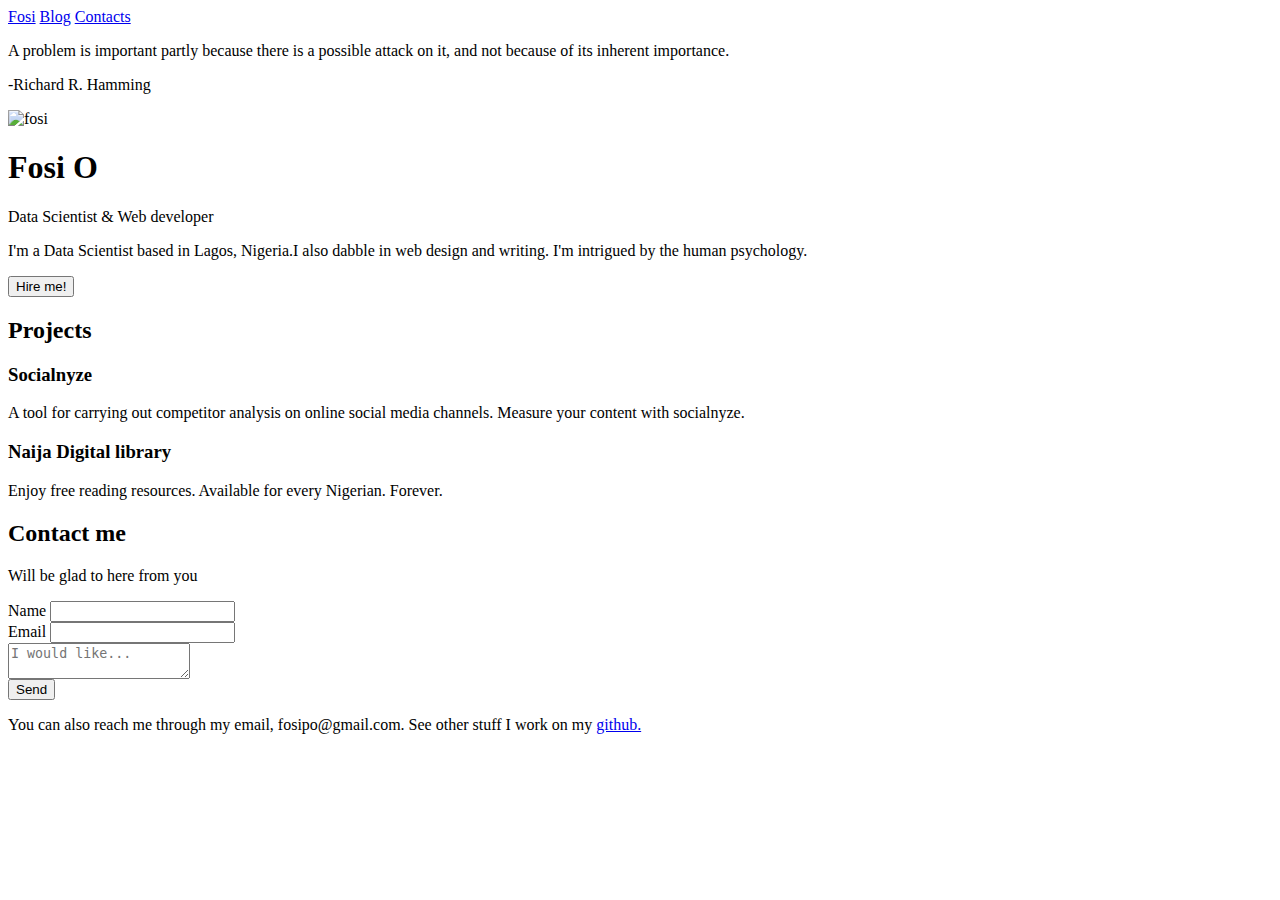
==== STAGE-2.html @ 4befdef0 "First commit" ====
<DOCTYPE HTML!>
    <html>

    <head>
        <meta charset="utf-8">

        <!--CSS-->
        <link rel="stylesheet" type="text/css" href="../MENTORDEVS-STAGE-2/true.css">
    </head>

    <body>
        <header class="container-wide">
            <nav>
                <a href="./" class="brand">Fosi</a>
                <span class="align-right">
              <a href="./">Blog</a>
              <a href="#contact-form">Contacts</a>
            </span>
            </nav>
        </header>
        <main>
            <div class="cover-and-quote">
                <div class="quote-card card">
                    <p class="quote">A problem is important partly because there is a possible attack on it, and not because of its inherent importance.</p>
                    <p class="attribution">-Richard R. Hamming</p>
                </div>
            </div>

            <div class="introduction">
                <div class="card intro-card">
                    <div class="bio">
                        <img src="../MENTORDEVS-STAGE-2/media/osinimu_avatar.png" class="profile" alt="fosi">
                        <div class="name-card">
                            <h1> Fosi O</h1>
                            <p>Data Scientist & Web developer</p>
                        </div>
                    </div>
                    <div class="intro-text">
                        <p> I'm a Data Scientist based in Lagos, Nigeria.I also dabble in web design and writing. I'm intrigued by the human psychology.</p>
                    </div>
                    <button type="button">Hire me!</button>
                </div>
            </div>
            <div class="project">
                <div class="project-card card">
                    <h2>Projects</h2>
                    <!--Insert individual project cards here-->
                    <div class="single-project-card card un">
                        <div class="project-description">
                            <h3>Socialnyze</h3>
                            <p>A tool for carrying out competitor analysis on online social media channels. Measure your content with socialnyze.</p>
                        </div>
                    </div>
                    <div class="single-project-card card deux">
                        <div class="project-description">
                            <h3>Naija Digital library</h3>
                            <p>Enjoy free reading resources. Available for every Nigerian. Forever.</p>
                        </div>
                    </div>
                    <div class="clear"></div>
                </div>
            </div>
            <div id="contact-form" class="contact-form">
                <div class="contact-form-card card">
                    <h2>Contact me</h2>
                    <p>Will be glad to here from you</p>
                    <form action="./">
                        <div class="input-group half">
                            <label for="name">Name</label>
                            <input type="text" name="name" id="name">
                        </div>
                        <div class="input-group half last">
                            <label for="email">Email</label>
                            <input type="email" name="email" id="email">
                        </div>
                        <div class="input-group text-area clear">
                            <label for="message" hidden>Message</label>
                            <textarea name="message" id="message" placeholder="I would like..."></textarea>
                        </div>
                        <button type="submit">Send</button>
                    </form>
                </div>
                <p class="stand-alone">You can also reach me through my email, fosipo@gmail.com. See other stuff I work on my <a href="www.githun.com/osinimu">github.</a></p>
            </div>

        </main>
        <footer></footer>
    </body>

    </html>
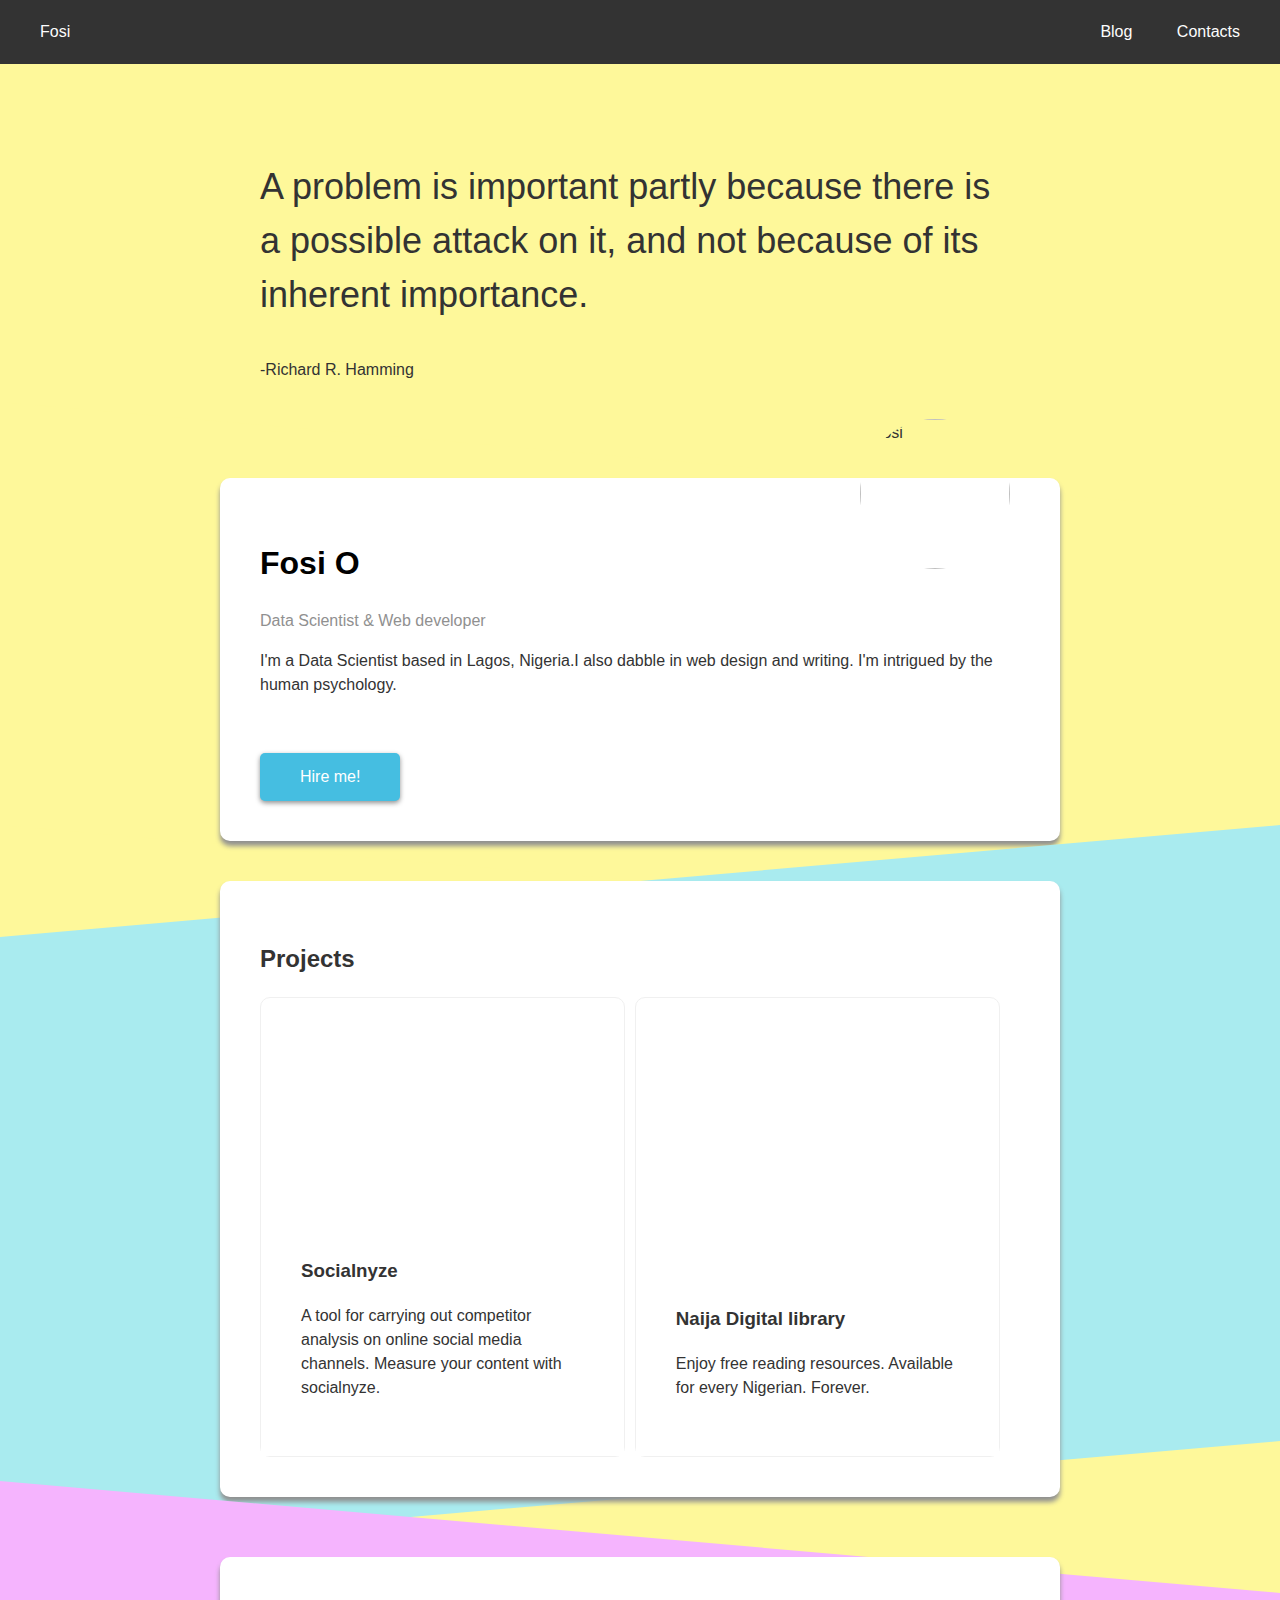
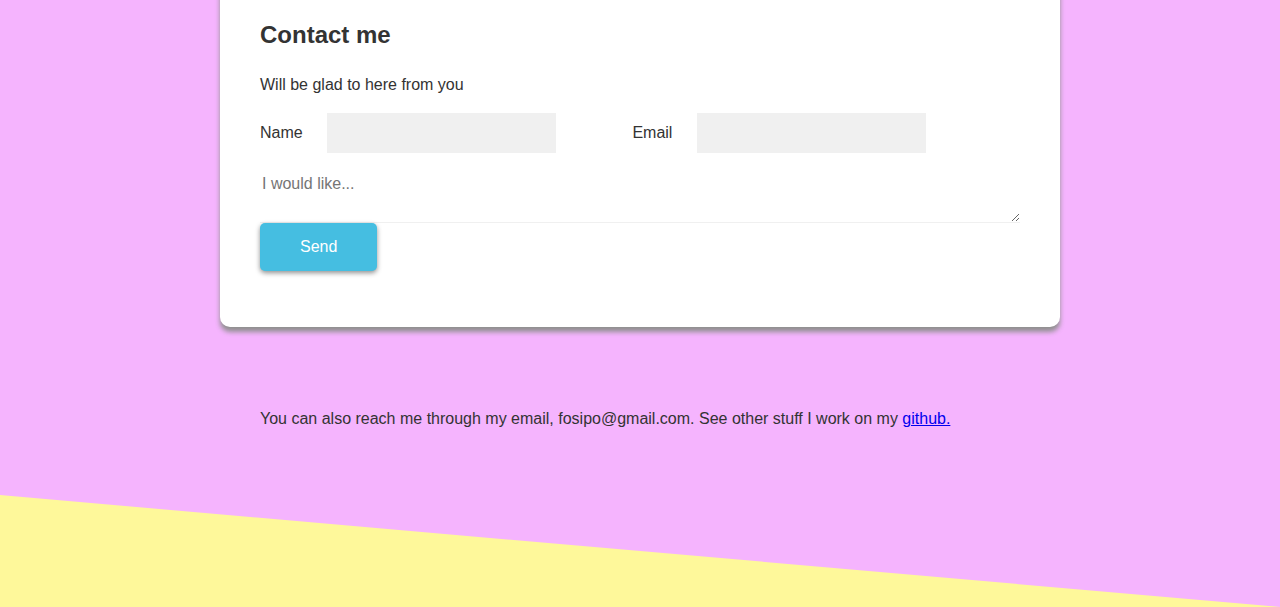
==== commit d928e581: "css updates" ====
--- a/STAGE-2.html
+++ b/STAGE-2.html
@@ -5,7 +5,7 @@
         <meta charset="utf-8">
 
         <!--CSS-->
-        <link rel="stylesheet" type="text/css" href="../MENTORDEVS-STAGE-2/true.css">
+        <link rel="stylesheet" type="text/css" href="./css/true.css">
     </head>
 
     <body>
--- a/css/true.css
+++ b/css/true.css
@@ -0,0 +1,595 @@
+/*! normalize.css v8.0.1 | MIT License | github.com/necolas/normalize.css */
+
+
+/* Document
+   ========================================================================== */
+
+
+/**
+ * 1. Correct the line height in all browsers.
+ * 2. Prevent adjustments of font size after orientation changes in iOS.
+ */
+
+html {
+    line-height: 1.15;
+    /* 1 */
+    -webkit-text-size-adjust: 100%;
+    /* 2 */
+}
+
+* {
+    box-sizing: border-box;
+}
+
+
+/* Sections
+     ========================================================================== */
+
+
+/**
+   * Remove the margin in all browsers.
+   */
+
+body {
+    line-height: 1.5;
+    background-color: #fef89a;
+    font-family: sans-serif;
+    font-size: 16px;
+    color: #333;
+    margin: 0;
+}
+
+header {
+    background-color: #333;
+}
+
+nav {
+    padding: 20px;
+}
+
+
+/**
+   * Render the `main` element consistently in IE.
+   */
+
+main {
+    display: block;
+}
+
+
+/**
+   * Correct the font size and margin on `h1` elements within `section` and
+   * `article` contexts in Chrome, Firefox, and Safari.
+   */
+
+h1 {
+    font-size: 2em;
+    margin: 0.67em 0;
+    color: #000;
+}
+
+
+/* Grouping content
+     ========================================================================== */
+
+
+/**
+   * 1. Add the correct box sizing in Firefox.
+   * 2. Show the overflow in Edge and IE.
+   */
+
+hr {
+    box-sizing: content-box;
+    /* 1 */
+    height: 0;
+    /* 1 */
+    overflow: visible;
+    /* 2 */
+}
+
+
+/**
+   * 1. Correct the inheritance and scaling of font size in all browsers.
+   * 2. Correct the odd `em` font sizing in all browsers.
+   */
+
+pre {
+    font-family: monospace, monospace;
+    /* 1 */
+    font-size: 1em;
+    /* 2 */
+}
+
+
+/* Text-level semantics
+     ========================================================================== */
+
+
+/**
+   * Remove the gray background on active links in IE 10.
+   */
+
+a {
+    background-color: transparent;
+}
+
+
+/**
+   * 1. Remove the bottom border in Chrome 57-
+   * 2. Add the correct text decoration in Chrome, Edge, IE, Opera, and Safari.
+   */
+
+abbr[title] {
+    border-bottom: none;
+    /* 1 */
+    text-decoration: underline;
+    /* 2 */
+    text-decoration: underline dotted;
+    /* 2 */
+}
+
+
+/**
+   * Add the correct font weight in Chrome, Edge, and Safari.
+   */
+
+b,
+strong {
+    font-weight: bolder;
+}
+
+
+/**
+   * 1. Correct the inheritance and scaling of font size in all browsers.
+   * 2. Correct the odd `em` font sizing in all browsers.
+   */
+
+code,
+kbd,
+samp {
+    font-family: monospace, monospace;
+    /* 1 */
+    font-size: 1em;
+    /* 2 */
+}
+
+
+/**
+   * Add the correct font size in all browsers.
+   */
+
+small {
+    font-size: 80%;
+}
+
+
+/**
+   * Prevent `sub` and `sup` elements from affecting the line height in
+   * all browsers.
+   */
+
+sub,
+sup {
+    font-size: 75%;
+    line-height: 0;
+    position: relative;
+    vertical-align: baseline;
+}
+
+sub {
+    bottom: -0.25em;
+}
+
+sup {
+    top: -0.5em;
+}
+
+
+/* Embedded content
+     ========================================================================== */
+
+
+/**
+   * Remove the border on images inside links in IE 10.
+   */
+
+img {
+    border-style: none;
+}
+
+
+/* Forms
+     ========================================================================== */
+
+
+/**
+   * 1. Change the font styles in all browsers.
+   * 2. Remove the margin in Firefox and Safari.
+   */
+
+button,
+input,
+optgroup,
+select,
+textarea {
+    font-family: inherit;
+    /* 1 */
+    font-size: 100%;
+    /* 1 */
+    line-height: 1.15;
+    /* 1 */
+    margin: 0;
+    /* 2 */
+    min-height: 40px;
+}
+
+
+/**
+   * Show the overflow in IE.
+   * 1. Show the overflow in Edge.
+   */
+
+button,
+input {
+    /* 1 */
+    overflow: visible;
+}
+
+
+/**
+   * Remove the inheritance of text transform in Edge, Firefox, and IE.
+   * 1. Remove the inheritance of text transform in Firefox.
+   */
+
+button,
+select {
+    /* 1 */
+    text-transform: none;
+}
+
+
+/**
+   * Correct the inability to style clickable types in iOS and Safari.
+   */
+
+button,
+[type="button"],
+[type="reset"],
+[type="submit"] {
+    -webkit-appearance: button;
+}
+
+
+/**
+   * Remove the inner border and padding in Firefox.
+   */
+
+button::-moz-focus-inner,
+[type="button"]::-moz-focus-inner,
+[type="reset"]::-moz-focus-inner,
+[type="submit"]::-moz-focus-inner {
+    border-style: none;
+    padding: 0;
+}
+
+
+/**
+   * Restore the focus styles unset by the previous rule.
+   */
+
+button:-moz-focusring,
+[type="button"]:-moz-focusring,
+[type="reset"]:-moz-focusring,
+[type="submit"]:-moz-focusring {
+    outline: 1px dotted ButtonText;
+}
+
+
+/**
+   * Correct the padding in Firefox.
+   */
+
+fieldset {
+    padding: 0.35em 0.75em 0.625em;
+}
+
+
+/**
+   * 1. Correct the text wrapping in Edge and IE.
+   * 2. Correct the color inheritance from `fieldset` elements in IE.
+   * 3. Remove the padding so developers are not caught out when they zero out
+   *    `fieldset` elements in all browsers.
+   */
+
+legend {
+    box-sizing: border-box;
+    /* 1 */
+    color: inherit;
+    /* 2 */
+    display: table;
+    /* 1 */
+    max-width: 100%;
+    /* 1 */
+    padding: 0;
+    /* 3 */
+    white-space: normal;
+    /* 1 */
+}
+
+
+/**
+   * Add the correct vertical alignment in Chrome, Firefox, and Opera.
+   */
+
+progress {
+    vertical-align: baseline;
+}
+
+
+/**
+   * Remove the default vertical scrollbar in IE 10+.
+   */
+
+textarea {
+    overflow: auto;
+    width: 100%;
+    height: 50px;
+    border: none;
+    border-bottom: solid 1px #f0f0f0;
+}
+
+input {
+    border: none;
+    background: #f0f0f0;
+    margin-left: 20px;
+    padding-left: 20px;
+}
+
+
+/**
+   * 1. Add the correct box sizing in IE 10.
+   * 2. Remove the padding in IE 10.
+   */
+
+[type="checkbox"],
+[type="radio"] {
+    box-sizing: border-box;
+    /* 1 */
+    padding: 0;
+    /* 2 */
+}
+
+
+/**
+   * Correct the cursor style of increment and decrement buttons in Chrome.
+   */
+
+[type="number"]::-webkit-inner-spin-button,
+[type="number"]::-webkit-outer-spin-button {
+    height: auto;
+}
+
+
+/**
+   * 1. Correct the odd appearance in Chrome and Safari.
+   * 2. Correct the outline style in Safari.
+   */
+
+[type="search"] {
+    -webkit-appearance: textfield;
+    /* 1 */
+    outline-offset: -2px;
+    /* 2 */
+}
+
+
+/**
+   * Remove the inner padding in Chrome and Safari on macOS.
+   */
+
+[type="search"]::-webkit-search-decoration {
+    -webkit-appearance: none;
+}
+
+
+/**
+   * 1. Correct the inability to style clickable types in iOS and Safari.
+   * 2. Change font properties to `inherit` in Safari.
+   */
+
+ ::-webkit-file-upload-button {
+    -webkit-appearance: button;
+    /* 1 */
+    font: inherit;
+    /* 2 */
+}
+
+
+/* Interactive
+     ========================================================================== */
+
+
+/*
+   * Add the correct display in Edge, IE 10+, and Firefox.
+   */
+
+details {
+    display: block;
+}
+
+
+/*
+   * Add the correct display in all browsers.
+   */
+
+summary {
+    display: list-item;
+}
+
+
+/* Misc
+     ========================================================================== */
+
+
+/**
+   * Add the correct display in IE 10+.
+   */
+
+template {
+    display: none;
+}
+
+
+/**
+   * Add the correct display in IE 10.
+   */
+
+[hidden] {
+    display: none;
+}
+
+.align-right {
+    float: right;
+}
+
+nav a {
+    color: #fdfdfd;
+    margin: 0 20px 0 20px;
+    text-decoration: none;
+}
+
+.card {
+    padding: 40px 40px 40px 40px;
+    max-width: 840px;
+    margin: auto auto auto auto;
+    background: #fff;
+    box-shadow: 0 5px 5px 0px #909090;
+    ;
+    border-radius: 10px;
+}
+
+.quote-card.card {
+    box-shadow: none;
+    margin: 20px auto 20px auto;
+    background: transparent;
+}
+
+p.quote {
+    font-size: 2.25rem;
+}
+
+.intro-text {
+    padding-bottom: 40px;
+}
+
+.introduction {
+    background-color: #fef89a;
+    width: 100%;
+    padding: 20px 0 40px 0;
+    transform: skewY(5deg);
+}
+
+.intro-card {
+    transform: skewY(-5deg);
+}
+
+.name-card {
+    color: #909090;
+}
+
+img.profile {
+    float: right;
+    width: 150px;
+    margin: -120px 10px 0 0;
+    border-radius: 50%;
+}
+
+button {
+    background-color: #45bee1;
+    color: #fff;
+    border: none;
+    min-height: 40px;
+    padding: 15px 40px 15px 40px;
+    border-radius: 5px;
+    box-shadow: 0 2px 5px 0px #909090;
+}
+
+.project {
+    background-color: #a9ebef;
+    transform: skewY(-5deg);
+    width: 100%;
+}
+
+.project-card {
+    transform: skewY(5deg);
+    margin-bottom: 40px;
+    background-image:
+}
+
+.clear {
+    clear: both;
+}
+
+.single-project-card {
+    width: 48%;
+    float: left;
+    margin-right: 10px;
+    min-height: 460px;
+    box-shadow: none;
+    border: solid 1px #f0f0f0;
+    padding: 0;
+    position: relative;
+}
+
+.project-description {
+    padding: 40px;
+    position: absolute;
+    bottom: 0;
+    background: #fff;
+}
+
+.un {
+    background-image: url(../MENTORDEVS-STAGE-2/media/socialnyze.png);
+    background-size: cover;
+    background-repeat: no-repeat;
+    background-position: bottom;
+}
+
+.deux {
+    background-image: url(../MENTORDEVS-STAGE-2/media/library.png);
+    background-size: cover;
+    background-repeat: no-repeat;
+    background-position: bottom;
+}
+
+.contact-form {
+    background-color: #f5b4fe;
+    width: 100%;
+    padding: 20px 0 40px 0;
+    transform: skewY(5deg);
+}
+
+.contact-form-card {
+    transform: skewY(-5deg);
+    margin: 0 auto 40px auto;
+}
+
+.stand-alone {
+    transform: skewY(-5deg);
+    margin: 40px auto 40px auto;
+    max-width: 840px;
+    padding: 40px;
+}
+
+input-group {
+    margin: 20px 0 20px 0;
+}
+
+.input-group.half {
+    width: 49%;
+    float: left;
+}
+
+.input-group.clear {
+    padding-top: 20px;
+}